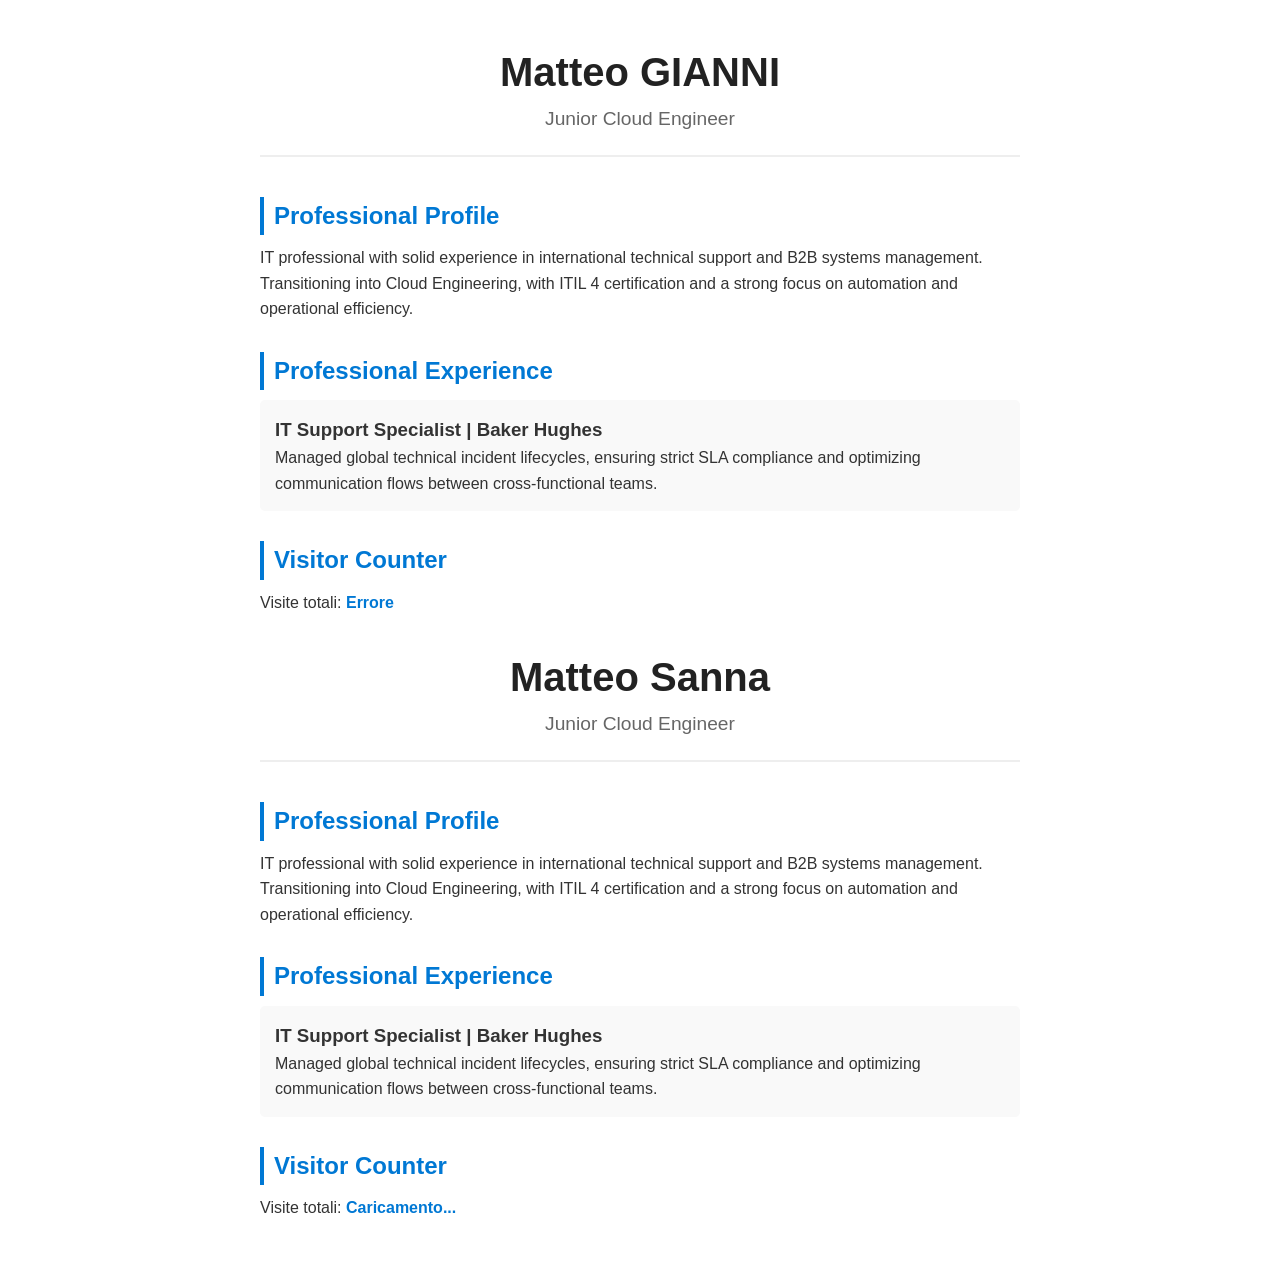
==== index.html @ 10d2edbb "Matteo GIANNI" ====
<!DOCTYPE html>
<html lang="it">
<head>
    <meta charset="UTF-8">
    <meta name="viewport" content="width=device-width, initial-scale=1.0">
    <title>Matteo SSANNA - CV</title>
    <link rel="stylesheet" href="style.css">
</head>
<body>
    <header>
        <h1>Matteo GIANNI</h1>
        <p>Junior Cloud Engineer</p>
    </header>

    <main>
        <section>
            <h2>Professional Profile</h2>
            <p>IT professional with solid experience in international technical support and B2B systems management. Transitioning into Cloud Engineering, with ITIL 4 certification and a strong focus on automation and operational efficiency.</p>
        </section>

        <section>
            <h2>Professional Experience</h2>
            <div class="job">
                <h3>IT Support Specialist | Baker Hughes</h3>
                <p>Managed global technical incident lifecycles, ensuring strict SLA compliance and optimizing communication flows between cross-functional teams.</p>
            </div>
        </section>

        <section>
            <h2>Visitor Counter</h2>
            <p>Visite totali: <span id="counter">Caricamento...</span></p>
        </section>
    </main>

    <script>
    const api_url = "https://e2059jv2m5.execute-api.ap-southeast-2.amazonaws.com/prod";

    fetch(api_url, {
        method: 'POST'
    })
    .then(response => response.json())
    .then(data => {
        // Qui facciamo il parsing del body che è una stringa JSON
        const body = JSON.parse(data.body);
        document.getElementById("counter").innerText = body.count;
    })
    .catch(error => {
        console.error('Errore:', error);
        document.getElementById("counter").innerText = "Errore";
    });
</script>
</body>
</html><!DOCTYPE html>
<html lang="it">
<head>
    <meta charset="UTF-8">
    <meta name="viewport" content="width=device-width, initial-scale=1.0">
    <title>Matteo SANNA - CV</title>
    <link rel="stylesheet" href="/style.css">
</head>
<body>
    <header>
        <h1>Matteo Sanna</h1>
        <p>Junior Cloud Engineer</p>
    </header>

    <main>
        <section>
            <h2>Professional Profile</h2>
            <p>IT professional with solid experience in international technical support and B2B systems management. Transitioning into Cloud Engineering, with ITIL 4 certification and a strong focus on automation and operational efficiency.</p>
        </section>

        <section>
            <h2>Professional Experience</h2>
            <div class="job">
                <h3>IT Support Specialist | Baker Hughes</h3>
                <p>Managed global technical incident lifecycles, ensuring strict SLA compliance and optimizing communication flows between cross-functional teams.</p>
            </div>
        </section>

        <section>
            <h2>Visitor Counter</h2>
            <p>Visite totali: <span id="counter">Caricamento...</span></p>
        </section>
    </main>

    <script>
    const api_url = "https://e2059jv2m5.execute-api.ap-southeast-2.amazonaws.com/prod";

    fetch(api_url, {
        method: 'POST'
    })
    .then(response => response.json())
    .then(data => {
        // Qui facciamo il parsing del body che è una stringa JSON
        const body = JSON.parse(data.body);
        document.getElementById("counter").innerText = body.count;
    })
    .catch(error => {
        console.error('Errore:', error);
        document.getElementById("counter").innerText = "Errore";
    });
</script>
</body>
</html>
---- style.css ----
/* Reset base */
* { margin: 0; padding: 0; box-sizing: border-box; }

body {
    font-family: 'Segoe UI', Tahoma, Geneva, Verdana, sans-serif;
    line-height: 1.6;
    color: #333;
    max-width: 800px;
    margin: 40px auto;
    padding: 0 20px;
}

header {
    text-align: center;
    margin-bottom: 40px;
    padding-bottom: 20px;
    border-bottom: 2px solid #eee;
}

header h1 { font-size: 2.5rem; color: #222; }
header p { font-size: 1.2rem; color: #666; }

section { margin-bottom: 30px; }

h2 {
    color: #0078d4;
    margin-bottom: 10px;
    border-left: 4px solid #0078d4;
    padding-left: 10px;
}

.job {
    background: #f9f9f9;
    padding: 15px;
    border-radius: 5px;
}

#counter {
    font-weight: bold;
    color: #0078d4;
}
---- style.css ----
/* Reset base */
* { margin: 0; padding: 0; box-sizing: border-box; }

body {
    font-family: 'Segoe UI', Tahoma, Geneva, Verdana, sans-serif;
    line-height: 1.6;
    color: #333;
    max-width: 800px;
    margin: 40px auto;
    padding: 0 20px;
}

header {
    text-align: center;
    margin-bottom: 40px;
    padding-bottom: 20px;
    border-bottom: 2px solid #eee;
}

header h1 { font-size: 2.5rem; color: #222; }
header p { font-size: 1.2rem; color: #666; }

section { margin-bottom: 30px; }

h2 {
    color: #0078d4;
    margin-bottom: 10px;
    border-left: 4px solid #0078d4;
    padding-left: 10px;
}

.job {
    background: #f9f9f9;
    padding: 15px;
    border-radius: 5px;
}

#counter {
    font-weight: bold;
    color: #0078d4;
}
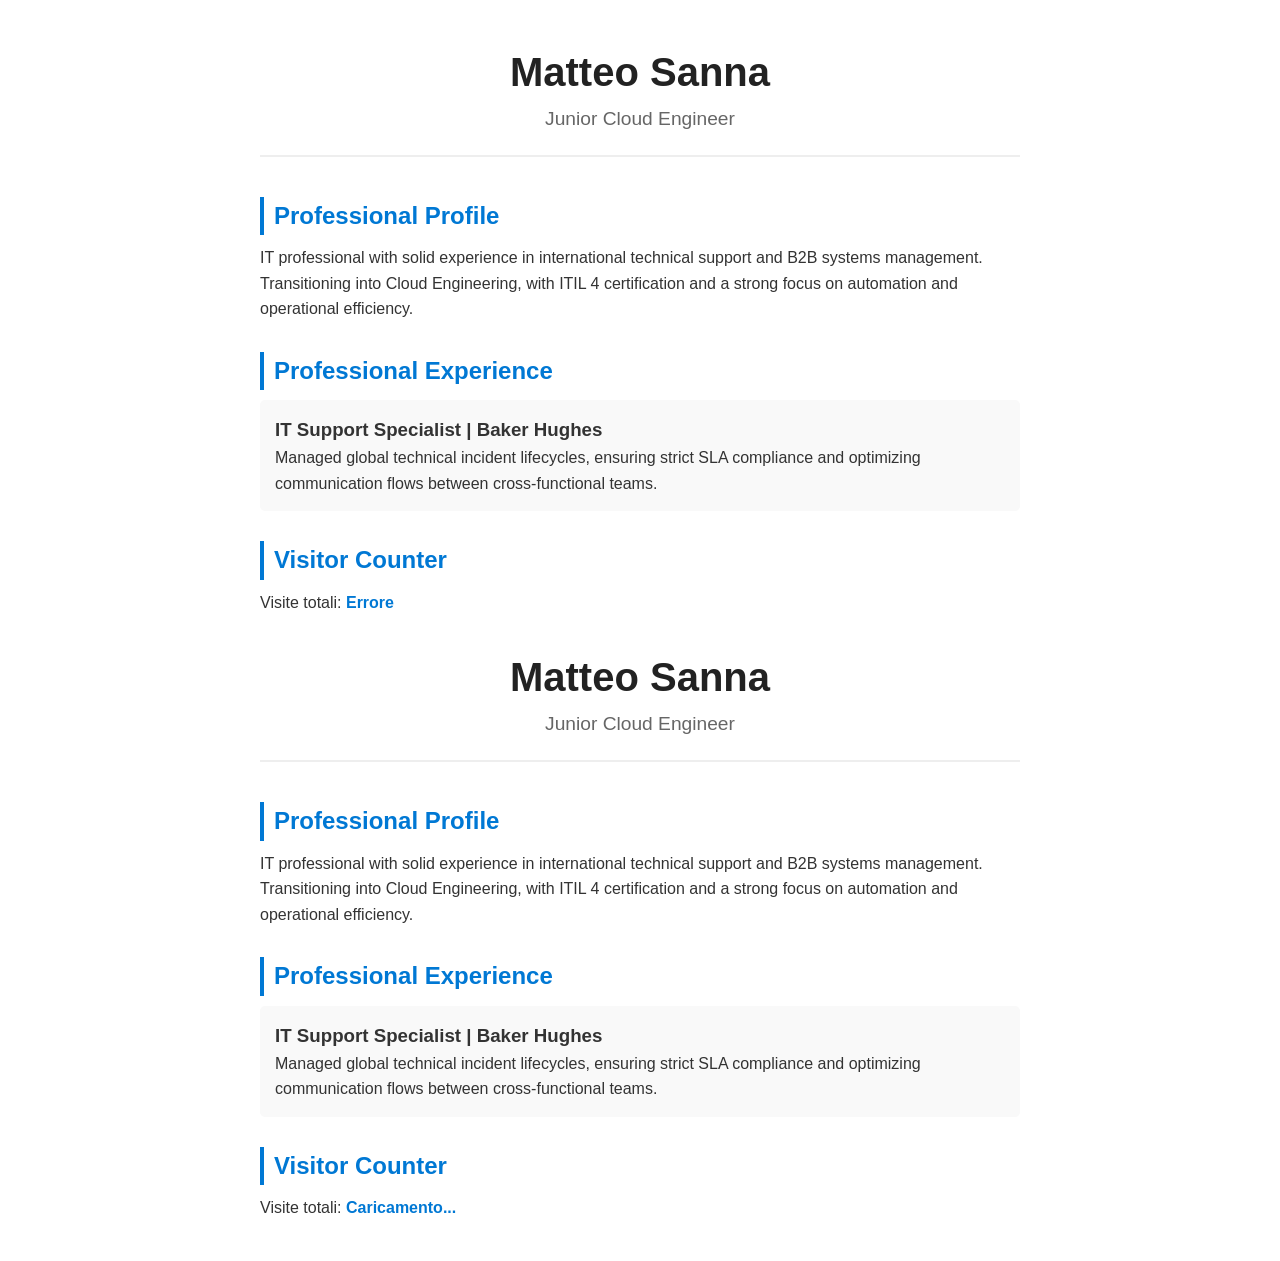
==== commit 5103d21a: "Merge branch 'main' of https://github.com/Matteo-cell-ux/mio-cv-cloud" ====
--- a/index.html
+++ b/index.html
@@ -3,12 +3,12 @@
 <head>
     <meta charset="UTF-8">
     <meta name="viewport" content="width=device-width, initial-scale=1.0">
-    <title>Matteo SSANNA - CV</title>
+    <title>Matteo Sanna - CV</title>
     <link rel="stylesheet" href="style.css">
 </head>
 <body>
     <header>
-        <h1>Matteo GIANNI</h1>
+        <h1>Matteo Sanna</h1>
         <p>Junior Cloud Engineer</p>
     </header>
 
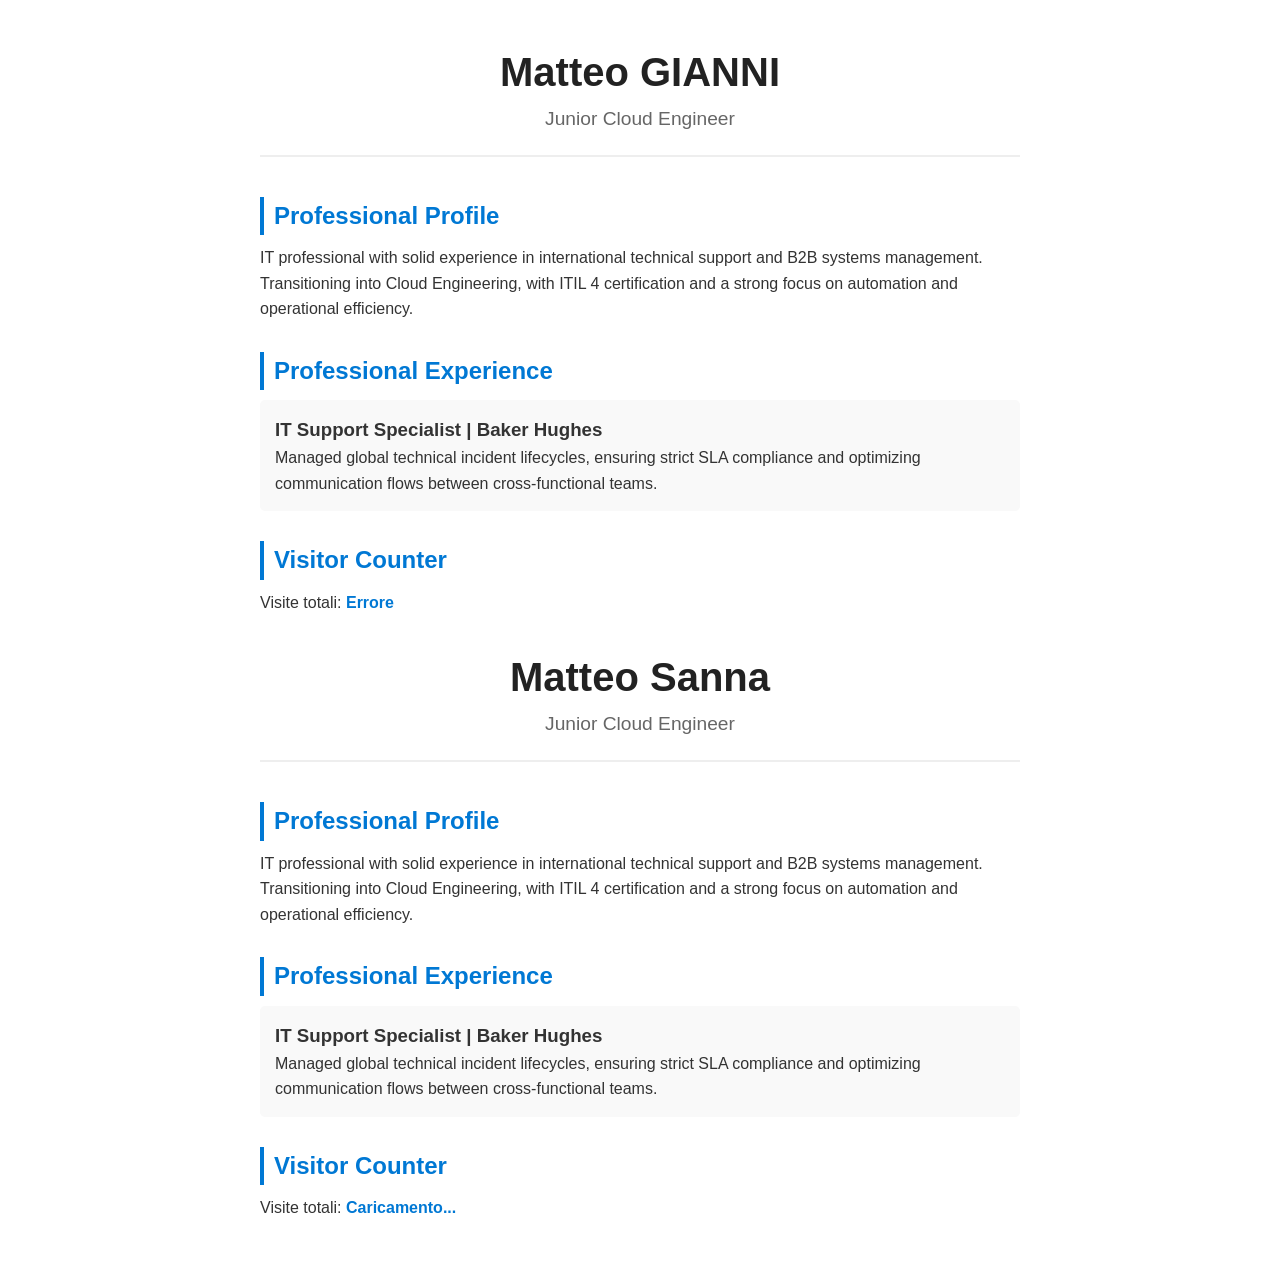
==== commit 894071a5: "Aggiornamento nome" ====
--- a/index.html
+++ b/index.html
@@ -8,7 +8,7 @@
 </head>
 <body>
     <header>
-        <h1>Matteo Sanna</h1>
+        <h1>Matteo GIANNI</h1>
         <p>Junior Cloud Engineer</p>
     </header>
 
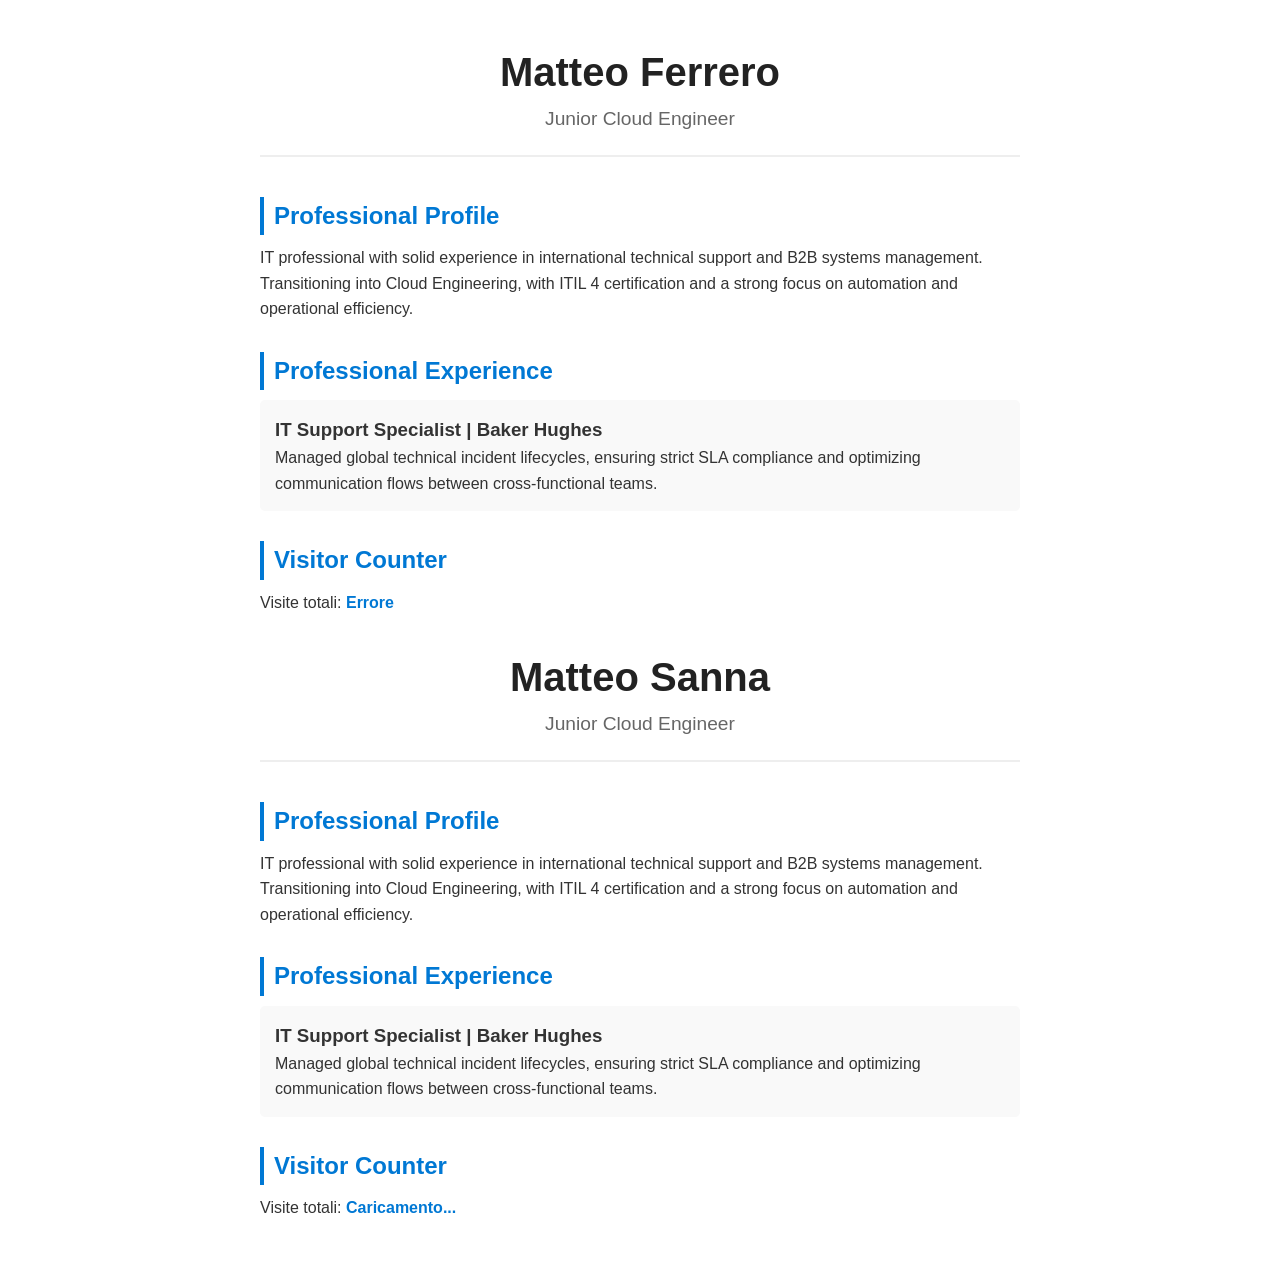
==== commit 3fcd1236: "Matteo Ferrero" ====
--- a/index.html
+++ b/index.html
@@ -8,7 +8,7 @@
 </head>
 <body>
     <header>
-        <h1>Matteo GIANNI</h1>
+        <h1>Matteo Ferrero</h1>
         <p>Junior Cloud Engineer</p>
     </header>
 
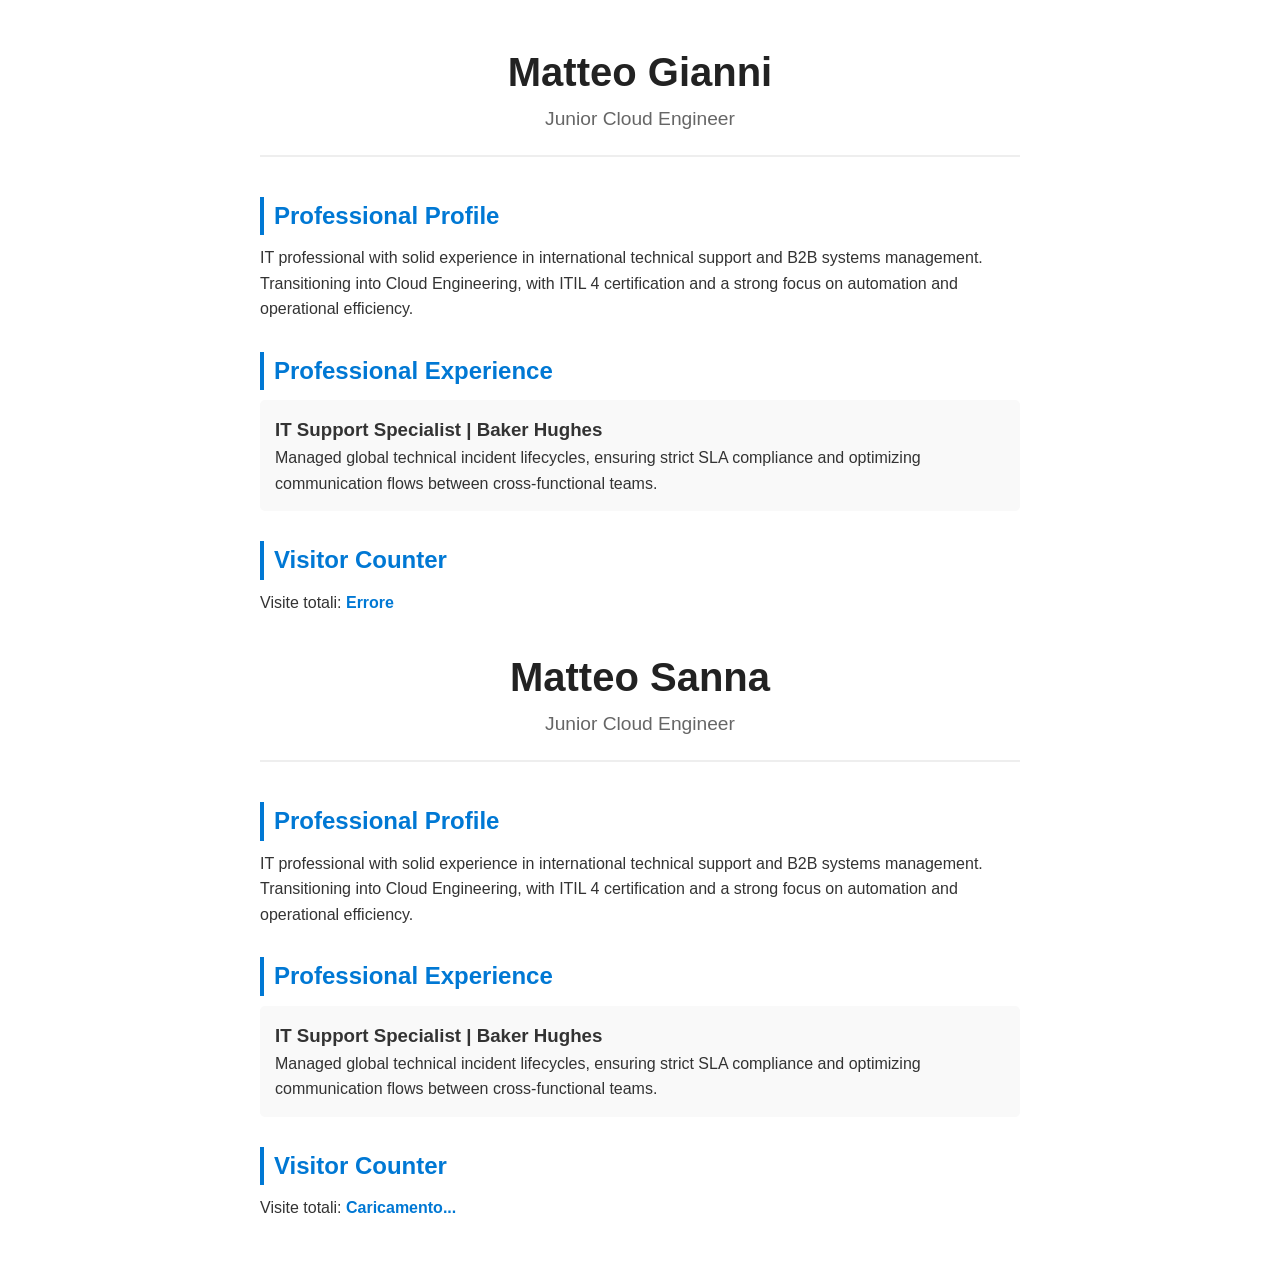
==== commit 31b05cee: "Matteo Gianni" ====
--- a/index.html
+++ b/index.html
@@ -8,7 +8,7 @@
 </head>
 <body>
     <header>
-        <h1>Matteo Ferrero</h1>
+        <h1>Matteo Gianni</h1>
         <p>Junior Cloud Engineer</p>
     </header>
 
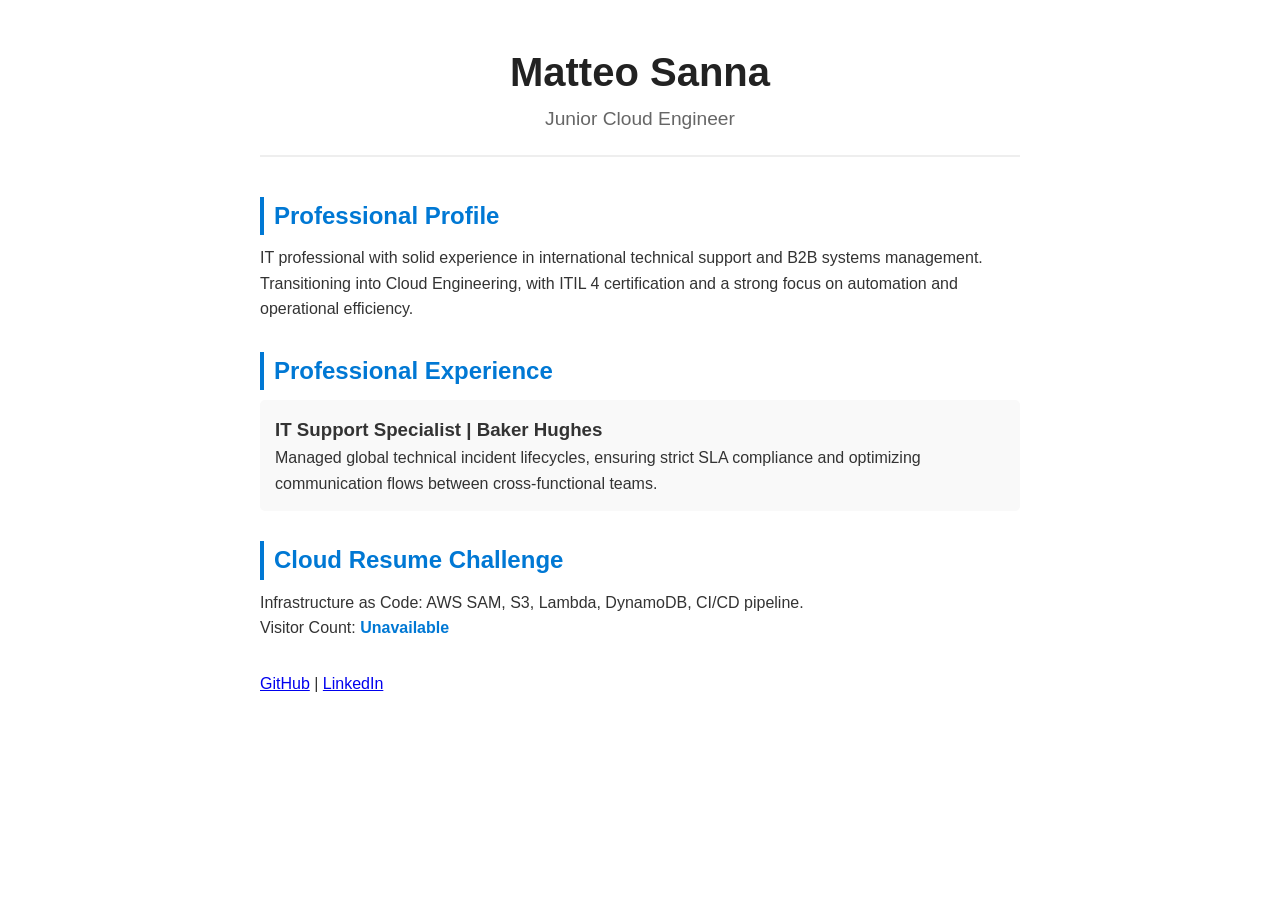
==== commit 61220d6e: "correzione-sito" ====
--- a/index.html
+++ b/index.html
@@ -1,62 +1,10 @@
 <!DOCTYPE html>
-<html lang="it">
+<html lang="en">
 <head>
     <meta charset="UTF-8">
     <meta name="viewport" content="width=device-width, initial-scale=1.0">
-    <title>Matteo Sanna - CV</title>
+    <title>Matteo Sanna | Junior Cloud Engineer</title>
     <link rel="stylesheet" href="style.css">
-</head>
-<body>
-    <header>
-        <h1>Matteo Gianni</h1>
-        <p>Junior Cloud Engineer</p>
-    </header>
-
-    <main>
-        <section>
-            <h2>Professional Profile</h2>
-            <p>IT professional with solid experience in international technical support and B2B systems management. Transitioning into Cloud Engineering, with ITIL 4 certification and a strong focus on automation and operational efficiency.</p>
-        </section>
-
-        <section>
-            <h2>Professional Experience</h2>
-            <div class="job">
-                <h3>IT Support Specialist | Baker Hughes</h3>
-                <p>Managed global technical incident lifecycles, ensuring strict SLA compliance and optimizing communication flows between cross-functional teams.</p>
-            </div>
-        </section>
-
-        <section>
-            <h2>Visitor Counter</h2>
-            <p>Visite totali: <span id="counter">Caricamento...</span></p>
-        </section>
-    </main>
-
-    <script>
-    const api_url = "https://e2059jv2m5.execute-api.ap-southeast-2.amazonaws.com/prod";
-
-    fetch(api_url, {
-        method: 'POST'
-    })
-    .then(response => response.json())
-    .then(data => {
-        // Qui facciamo il parsing del body che è una stringa JSON
-        const body = JSON.parse(data.body);
-        document.getElementById("counter").innerText = body.count;
-    })
-    .catch(error => {
-        console.error('Errore:', error);
-        document.getElementById("counter").innerText = "Errore";
-    });
-</script>
-</body>
-</html><!DOCTYPE html>
-<html lang="it">
-<head>
-    <meta charset="UTF-8">
-    <meta name="viewport" content="width=device-width, initial-scale=1.0">
-    <title>Matteo SANNA - CV</title>
-    <link rel="stylesheet" href="/style.css">
 </head>
 <body>
     <header>
@@ -79,27 +27,29 @@
         </section>
 
         <section>
-            <h2>Visitor Counter</h2>
-            <p>Visite totali: <span id="counter">Caricamento...</span></p>
+            <h2>Cloud Resume Challenge</h2>
+            <p>Infrastructure as Code: AWS SAM, S3, Lambda, DynamoDB, CI/CD pipeline.</p>
+            <p>Visitor Count: <span id="counter">Loading...</span></p>
         </section>
     </main>
 
+    <footer>
+        <p><a href="#">GitHub</a> | <a href="#">LinkedIn</a></p>
+    </footer>
+
     <script>
-    const api_url = "https://e2059jv2m5.execute-api.ap-southeast-2.amazonaws.com/prod";
+        const api_url = "https://e2059jv2m5.execute-api.ap-southeast-2.amazonaws.com/prod";
 
-    fetch(api_url, {
-        method: 'POST'
-    })
-    .then(response => response.json())
-    .then(data => {
-        // Qui facciamo il parsing del body che è una stringa JSON
-        const body = JSON.parse(data.body);
-        document.getElementById("counter").innerText = body.count;
-    })
-    .catch(error => {
-        console.error('Errore:', error);
-        document.getElementById("counter").innerText = "Errore";
-    });
-</script>
+        fetch(api_url, { method: 'POST' })
+            .then(response => response.json())
+            .then(data => {
+                const body = typeof data.body === 'string' ? JSON.parse(data.body) : data.body;
+                document.getElementById("counter").innerText = body.count;
+            })
+            .catch(error => {
+                console.error('Error:', error);
+                document.getElementById("counter").innerText = "Unavailable";
+            });
+    </script>
 </body>
 </html>
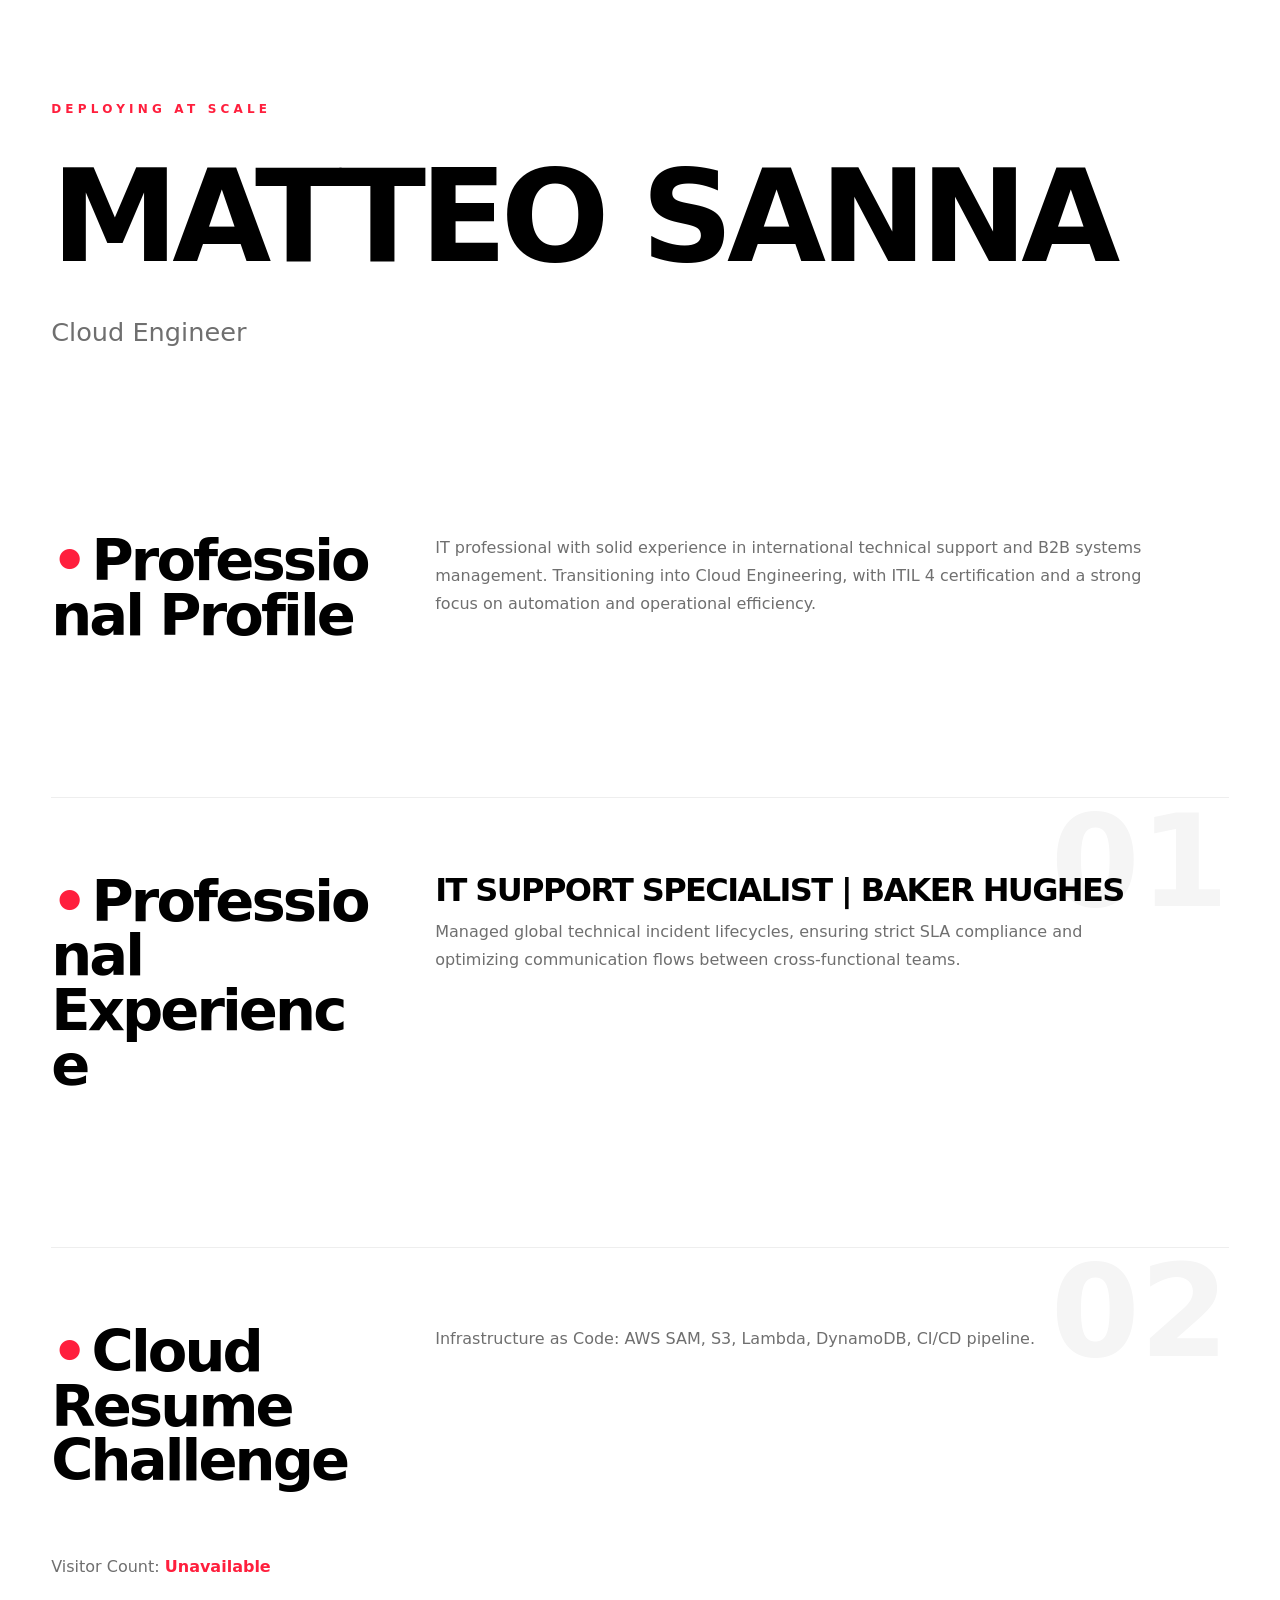
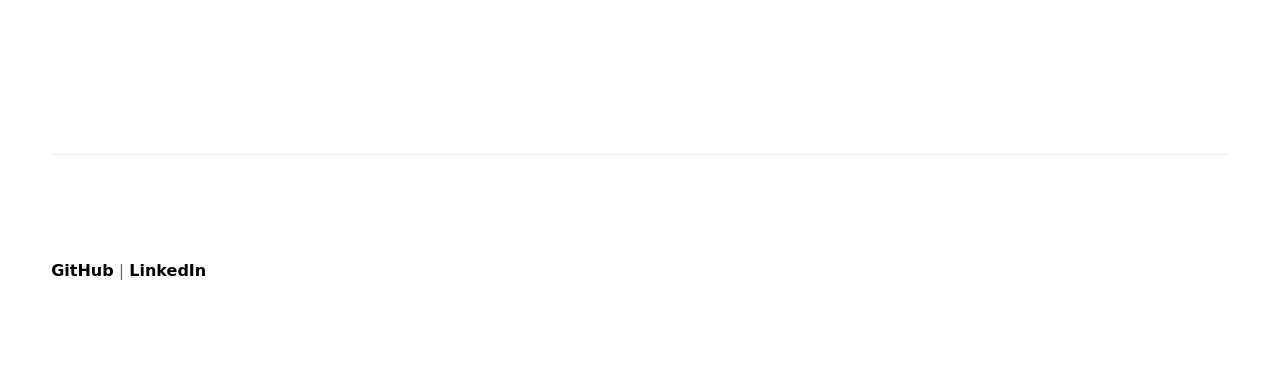
==== commit 39356b57: "index-style-modifica" ====
--- a/index.html
+++ b/index.html
@@ -9,7 +9,7 @@
 <body>
     <header>
         <h1>Matteo Sanna</h1>
-        <p>Junior Cloud Engineer</p>
+        <p>Cloud Engineer</p>
     </header>
 
     <main>
--- a/style.css
+++ b/style.css
@@ -1,41 +1,262 @@
-/* Reset base */
-* { margin: 0; padding: 0; box-sizing: border-box; }
+/* ==================================
+   RESET
+================================== */
+
+*,
+*::before,
+*::after {
+    margin: 0;
+    padding: 0;
+    box-sizing: border-box;
+}
+
+/* ==================================
+   VARIABLES
+================================== */
+
+:root {
+    --bg: #ffffff;
+    --text: #000000;
+    --muted: #6f6f6f;
+    --border: #eeeeee;
+    --accent: #ff1f3d;
+
+    --max-width: 1400px;
+}
+
+/* ==================================
+   BASE
+================================== */
+
+html {
+    font-size: 16px;
+    scroll-behavior: smooth;
+}
 
 body {
-    font-family: 'Segoe UI', Tahoma, Geneva, Verdana, sans-serif;
-    line-height: 1.6;
-    color: #333;
-    max-width: 800px;
-    margin: 40px auto;
-    padding: 0 20px;
-}
+    background: var(--bg);
+    color: var(--text);
+
+    font-family: Inter, system-ui, -apple-system, sans-serif;
+
+    -webkit-font-smoothing: antialiased;
+    text-rendering: optimizeLegibility;
+}
+
+/* selezione rossa */
+::selection {
+    background: var(--accent);
+    color: #fff;
+}
+
+/* ==================================
+   TYPOGRAPHY SAFETY
+================================== */
+
+h1, h2, h3 {
+    line-height: 0.95;
+    letter-spacing: -0.05em;
+    word-break: break-word;
+}
+
+p {
+    line-height: 1.75;
+    color: var(--muted);
+    max-width: 70ch;
+}
+
+/* ==================================
+   WRAPPER
+================================== */
+
+header,
+main,
+footer {
+    width: min(92%, var(--max-width));
+    margin: 0 auto;
+}
+
+/* ==================================
+   HEADER (RESPONSIVE SAFE)
+================================== */
 
 header {
-    text-align: center;
-    margin-bottom: 40px;
-    padding-bottom: 20px;
-    border-bottom: 2px solid #eee;
-}
-
-header h1 { font-size: 2.5rem; color: #222; }
-header p { font-size: 1.2rem; color: #666; }
-
-section { margin-bottom: 30px; }
-
-h2 {
-    color: #0078d4;
-    margin-bottom: 10px;
-    border-left: 4px solid #0078d4;
-    padding-left: 10px;
-}
-
-.job {
-    background: #f9f9f9;
-    padding: 15px;
-    border-radius: 5px;
-}
+    padding: clamp(4rem, 8vw, 8rem) 0;
+}
+
+header::before {
+    content: "DEPLOYING AT SCALE";
+    display: block;
+
+    color: var(--accent);
+
+    font-size: 0.75rem;
+    font-weight: 800;
+    letter-spacing: 0.35em;
+
+    margin-bottom: 2.5rem;
+}
+
+header h1 {
+    font-size: clamp(3.5rem, 10vw, 11rem);
+    font-weight: 900;
+    text-transform: uppercase;
+}
+
+header p {
+    margin-top: 2rem;
+    font-size: clamp(1.1rem, 2vw, 1.8rem);
+    max-width: 60ch;
+}
+
+/* ==================================
+   MAIN LAYOUT
+================================== */
+
+main {
+    display: flex;
+    flex-direction: column;
+    gap: clamp(3rem, 6vw, 6rem);
+    padding-bottom: 6rem;
+}
+
+/* ==================================
+   SECTIONS SAFE GRID
+================================== */
+
+section {
+    display: grid;
+    grid-template-columns: 1fr;
+    gap: 2rem;
+
+    padding: clamp(3rem, 6vw, 7rem) 0;
+
+    border-top: 1px solid var(--border);
+
+    position: relative;
+}
+
+section:first-child {
+    border-top: none;
+}
+
+/* desktop layout SOLO quando c'è spazio vero */
+@media (min-width: 1024px) {
+    section {
+        grid-template-columns: 320px 1fr;
+        gap: 4rem;
+        align-items: start;
+    }
+}
+
+/* ==================================
+   TITOLI SEZIONE
+================================== */
+
+section h2 {
+    font-size: clamp(2.2rem, 4.5vw, 5.5rem);
+    font-weight: 900;
+}
+
+section h2::before {
+    content: "•";
+    color: var(--accent);
+    margin-right: 0.4rem;
+}
+
+/* ==================================
+   TESTI
+================================== */
+
+section p {
+    font-size: clamp(1rem, 1.2vw, 1.35rem);
+}
+
+/* ==================================
+   JOB
+================================== */
+
+.job h3 {
+    font-size: clamp(1.4rem, 2.5vw, 2.4rem);
+    font-weight: 900;
+    text-transform: uppercase;
+    margin-bottom: 0.8rem;
+}
+
+/* ==================================
+   COUNTER
+================================== */
 
 #counter {
-    font-weight: bold;
-    color: #0078d4;
+    color: var(--accent);
+    font-weight: 900;
+}
+
+/* ==================================
+   FOOTER
+================================== */
+
+footer {
+    padding: clamp(4rem, 8vw, 8rem) 0;
+    border-top: 1px solid var(--border);
+}
+
+footer a {
+    color: var(--text);
+    font-weight: 800;
+    text-decoration: none;
+}
+
+footer a:hover {
+    color: var(--accent);
+}
+
+/* ==================================
+   DECORATIVE NUMBERS (SAFE)
+================================== */
+
+@media (min-width: 1200px) {
+
+    section:nth-of-type(2)::after,
+    section:nth-of-type(3)::after,
+    section:nth-of-type(4)::after {
+
+        position: absolute;
+        top: 0;
+        right: 0;
+
+        font-size: clamp(6rem, 10vw, 12rem);
+        font-weight: 900;
+
+        color: #f5f5f5;
+
+        z-index: -1;
+        pointer-events: none;
+
+        line-height: 1;
+    }
+
+    section:nth-of-type(2)::after { content: "01"; }
+    section:nth-of-type(3)::after { content: "02"; }
+    section:nth-of-type(4)::after { content: "03"; }
+}
+
+/* ==================================
+   MOBILE TUNING
+================================== */
+
+@media (max-width: 768px) {
+
+    header::before {
+        font-size: 0.65rem;
+        letter-spacing: 0.25em;
+    }
+
+    header p {
+        font-size: 1.1rem;
+    }
+
+    section {
+        gap: 1.5rem;
+    }
 }
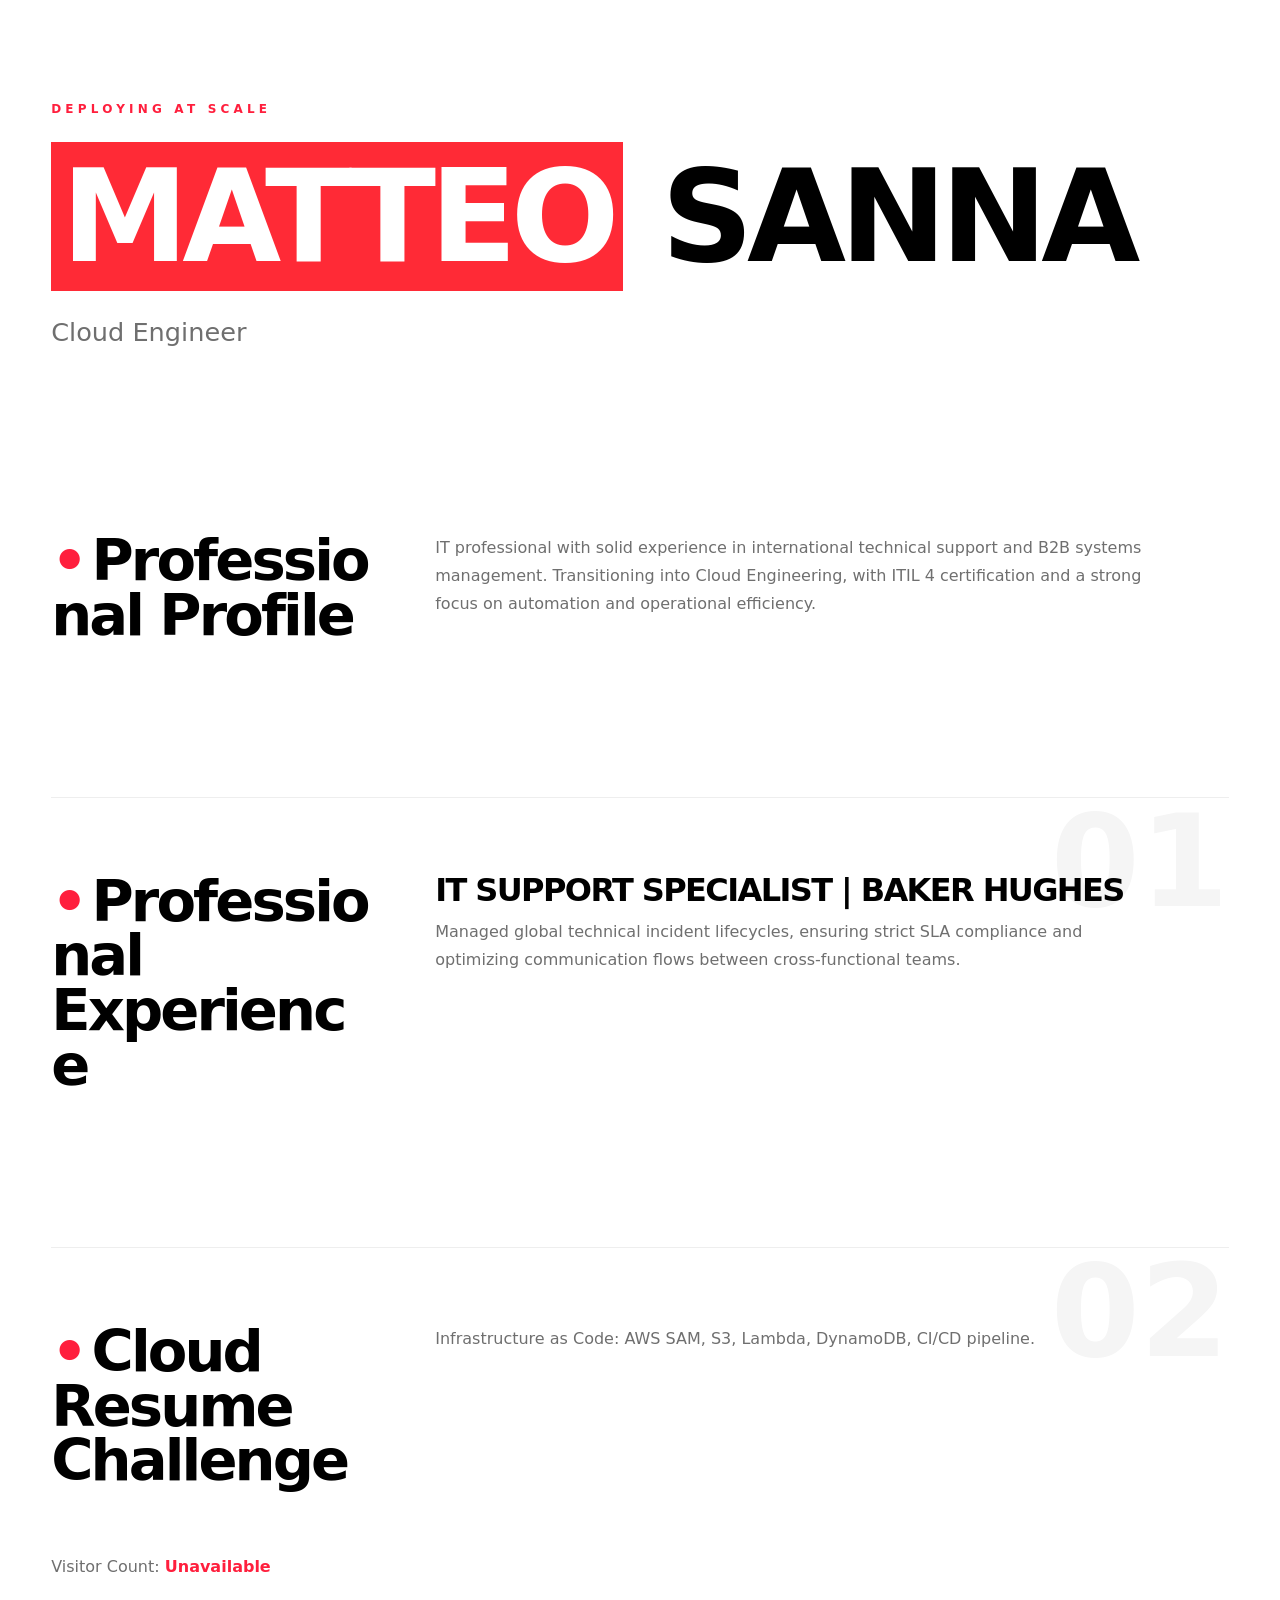
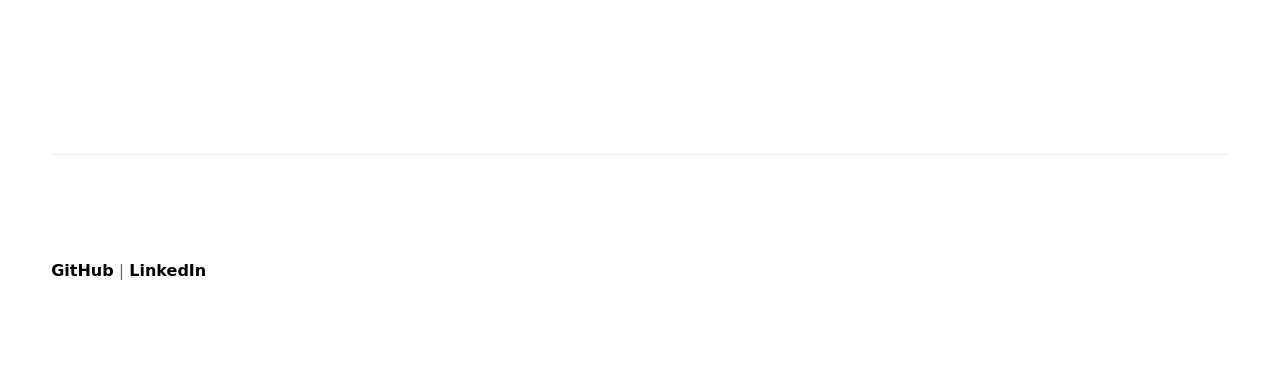
==== commit f18e6f11: "ulteriore-ritocco" ====
--- a/index.html
+++ b/index.html
@@ -8,7 +8,7 @@
 </head>
 <body>
     <header>
-        <h1>Matteo Sanna</h1>
+        <h1><span class="highlight">MATTEO</span> SANNA</h1>
         <p>Cloud Engineer</p>
     </header>
 
--- a/style.css
+++ b/style.css
@@ -1,6 +1,12 @@
 /* ==================================
    RESET
 ================================== */
+
+.highlight {
+    background-color: #ff2a36; /* Il codice colore rosso del tuo screenshot */
+    color: white;              /* Imposta il testo in bianco per contrasto */
+    padding: 0 10px;           /* Aggiunge un po' di respiro ai lati del testo */
+}
 
 *,
 *::before,
